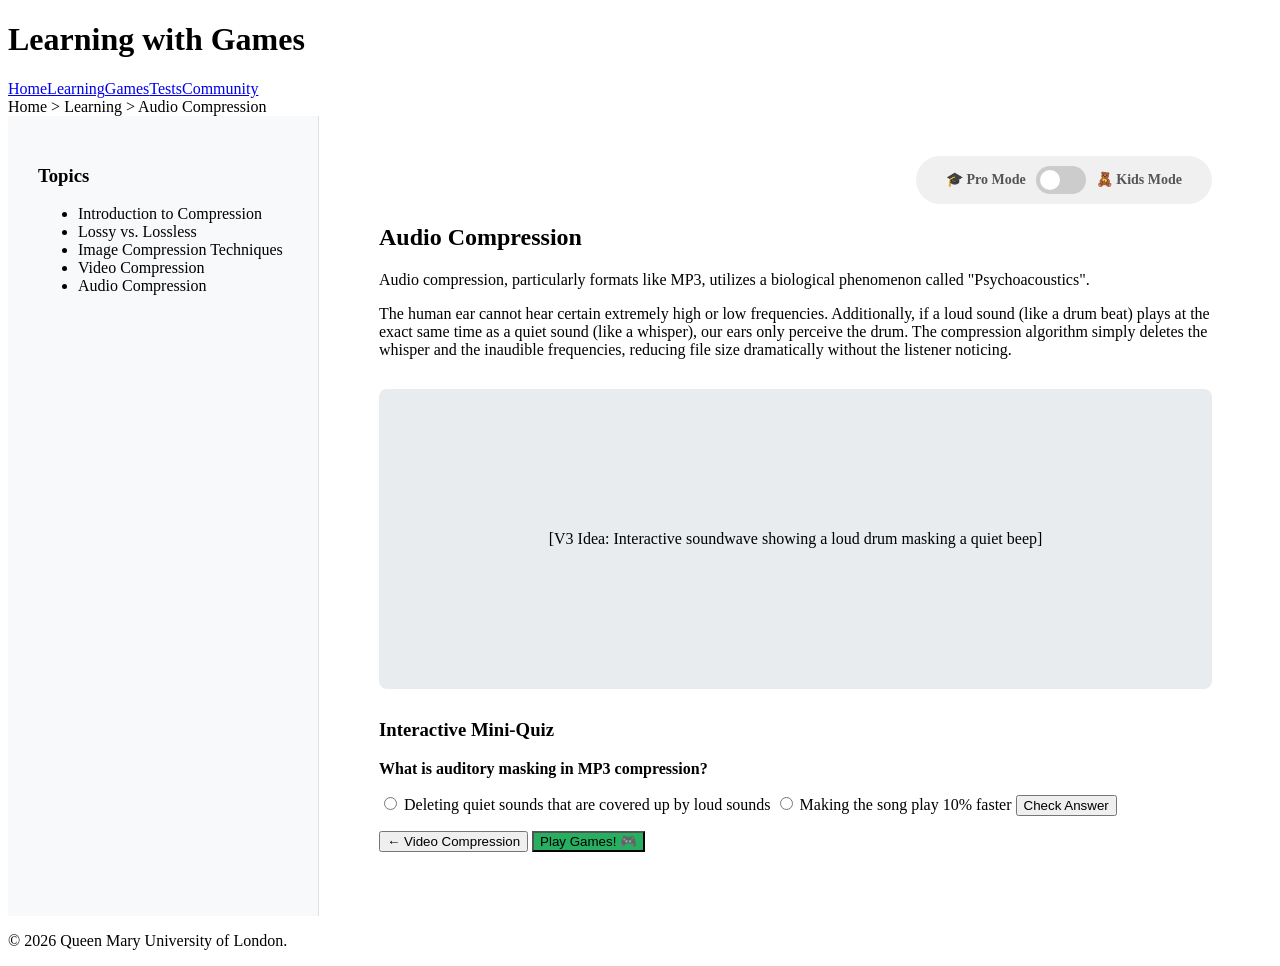
==== audio.html @ e997922f "feat: implement full content matrix with Pro/Kids mode for all sub-topics" ====
<!DOCTYPE html>
<html lang="en">
<head>
  <meta charset="UTF-8">
  <meta name="viewport" content="width=device-width, initial-scale=1.0">
  <title>Audio Compression - Learning with Games</title>
  <link rel="stylesheet" href="styles.css">
  <link rel="stylesheet" href="learning.css">
</head>
<body>
<div class="container">
  <header>
    <h1>Learning with Games</h1>
    <div class="nav-links"><a href="index.html">Home</a><a href="learning.html" class="active">Learning</a><a href="games.html">Games</a><a href="test.html">Tests</a><a href="community.html">Community</a></div>
  </header>
  <div class="breadcrumbs">Home > Learning > Audio Compression</div>
  <div class="main-layout">
    <aside>
      <h3>Topics</h3>
      <ul>
        <li><a href="learning.html">Introduction to Compression</a></li>
        <li><a href="lossy.html">Lossy vs. Lossless</a></li>
        <li><a href="image-techniques.html">Image Compression Techniques</a></li>
        <li><a href="video.html">Video Compression</a></li>
        <li class="active"><a href="audio.html">Audio Compression</a></li>
      </ul>
    </aside>
    <main>
      <div class="mode-toggle-container">
        <span class="mode-label">🎓 Pro Mode</span>
        <label class="switch"><input type="checkbox" id="kids-mode-toggle"><span class="slider round"></span></label>
        <span class="mode-label">🧸 Kids Mode</span>
      </div>

      <h2>Audio Compression</h2>
      <div class="pro-content">
        <p>Audio compression, particularly formats like MP3, utilizes a biological phenomenon called "Psychoacoustics".</p>
        <p>The human ear cannot hear certain extremely high or low frequencies. Additionally, if a loud sound (like a drum beat) plays at the exact same time as a quiet sound (like a whisper), our ears only perceive the drum. The compression algorithm simply deletes the whisper and the inaudible frequencies, reducing file size dramatically without the listener noticing.</p>
      </div>
      <div class="kids-content">
        <p>Computers trick our ears to save space! 🎧</p>
        <p>Imagine a giant drum banging right next to someone whispering. You wouldn't hear the whisper at all! The computer knows this, so it literally <strong>deletes the whisper</strong> from the song file. Because you couldn't hear it anyway, the song sounds exactly the same to you, but the file is much smaller!</p>
      </div>

      <div class="placeholder-box">
        <p>[V3 Idea: Interactive soundwave showing a loud drum masking a quiet beep]</p>
      </div>

      <h3>Interactive Mini-Quiz</h3>
      <div class="quiz-section">
        <p class="pro-content"><strong>What is auditory masking in MP3 compression?</strong></p>
        <p class="kids-content"><strong>What trick does the computer use for music? 🎵</strong></p>
        <label class="quiz-option">
          <input type="radio" name="quiz1" value="efficiency">
          <span class="pro-content">Deleting quiet sounds that are covered up by loud sounds</span>
          <span class="kids-content">Deleting quiet whispers when a loud drum is playing 🥁</span>
        </label>
        <label class="quiz-option">
          <input type="radio" name="quiz1" value="wrong">
          <span class="pro-content">Making the song play 10% faster</span>
          <span class="kids-content">Making the singers sing super fast 🏃‍♂️</span>
        </label>
        <button class="btn-primary" id="check-answer-btn">Check Answer</button>
        <div id="quiz-feedback" style="margin-top: 15px; font-weight: bold;"></div>
      </div>

      <div class="bottom-nav">
        <a href="video.html"><button class="btn-secondary">← Video Compression</button></a>
        <a href="games.html"><button class="btn-primary" style="background-color: #27ae60;">Play Games! 🎮</button></a>
      </div>
    </main>
  </div>
  <footer><p>© 2026 Queen Mary University of London.</p></footer>
</div>
<script src="learning.js"></script>
</body>
</html>
---- learning.css ----
/* --- Sidebar Link Styling --- */
aside li a {
    text-decoration: none;
    color: inherit;
    display: block; /* Makes the entire area clickable */
    width: 100%;
}

/* --- Content Visibility Management --- */
.kids-content { display: none; }

/* --- Kids Mode Toggle Switch UI --- */
.mode-toggle-container {
    display: flex;
    align-items: center;
    justify-content: flex-end;
    margin-bottom: 20px;
    background-color: #f0f0f0;
    padding: 10px 20px;
    border-radius: 30px;
    width: fit-content;
    margin-left: auto;
}

.mode-label {
    font-size: 14px;
    font-weight: bold;
    color: #555;
    margin: 0 10px;
}

.switch {
    position: relative;
    display: inline-block;
    width: 50px;
    height: 28px;
}

.switch input { opacity: 0; width: 0; height: 0; }

.slider {
    position: absolute;
    cursor: pointer;
    top: 0; left: 0; right: 0; bottom: 0;
    background-color: #ccc;
    transition: .4s;
    border-radius: 34px;
}

.slider:before {
    position: absolute;
    content: "";
    height: 20px; width: 20px;
    left: 4px; bottom: 4px;
    background-color: white;
    transition: .4s;
    border-radius: 50%;
}

input:checked + .slider { background-color: #ff9f43; }
input:checked + .slider:before { transform: translateX(22px); }

/* --- ACTIVE KIDS THEME --- */
body.kids-theme {
    background-color: #e0f7fa;
    font-family: 'Comic Sans MS', sans-serif;
}

body.kids-theme .container {
    border-radius: 20px;
    border: 3px solid #b2ebf2;
}

body.kids-theme .pro-content { display: none; }
body.kids-theme .kids-content { display: block; }

body.kids-theme h2 { color: #ff6b6b; font-size: 32px; }
body.kids-theme .btn-primary {
    background-color: #ff9f43;
    border-radius: 25px;
}

/* --- Layout and Sidebar --- */
.main-layout { display: flex; min-height: 800px; }
aside { width: 250px; background-color: #f8f9fa; padding: 30px; border-right: 1px solid #e0e0e0; }
main { flex: 1; padding: 40px 60px; }

.placeholder-box {
    background-color: #e9ecef;
    height: 300px;
    display: flex;
    align-items: center;
    justify-content: center;
    margin: 30px 0;
    border-radius: 8px;
}
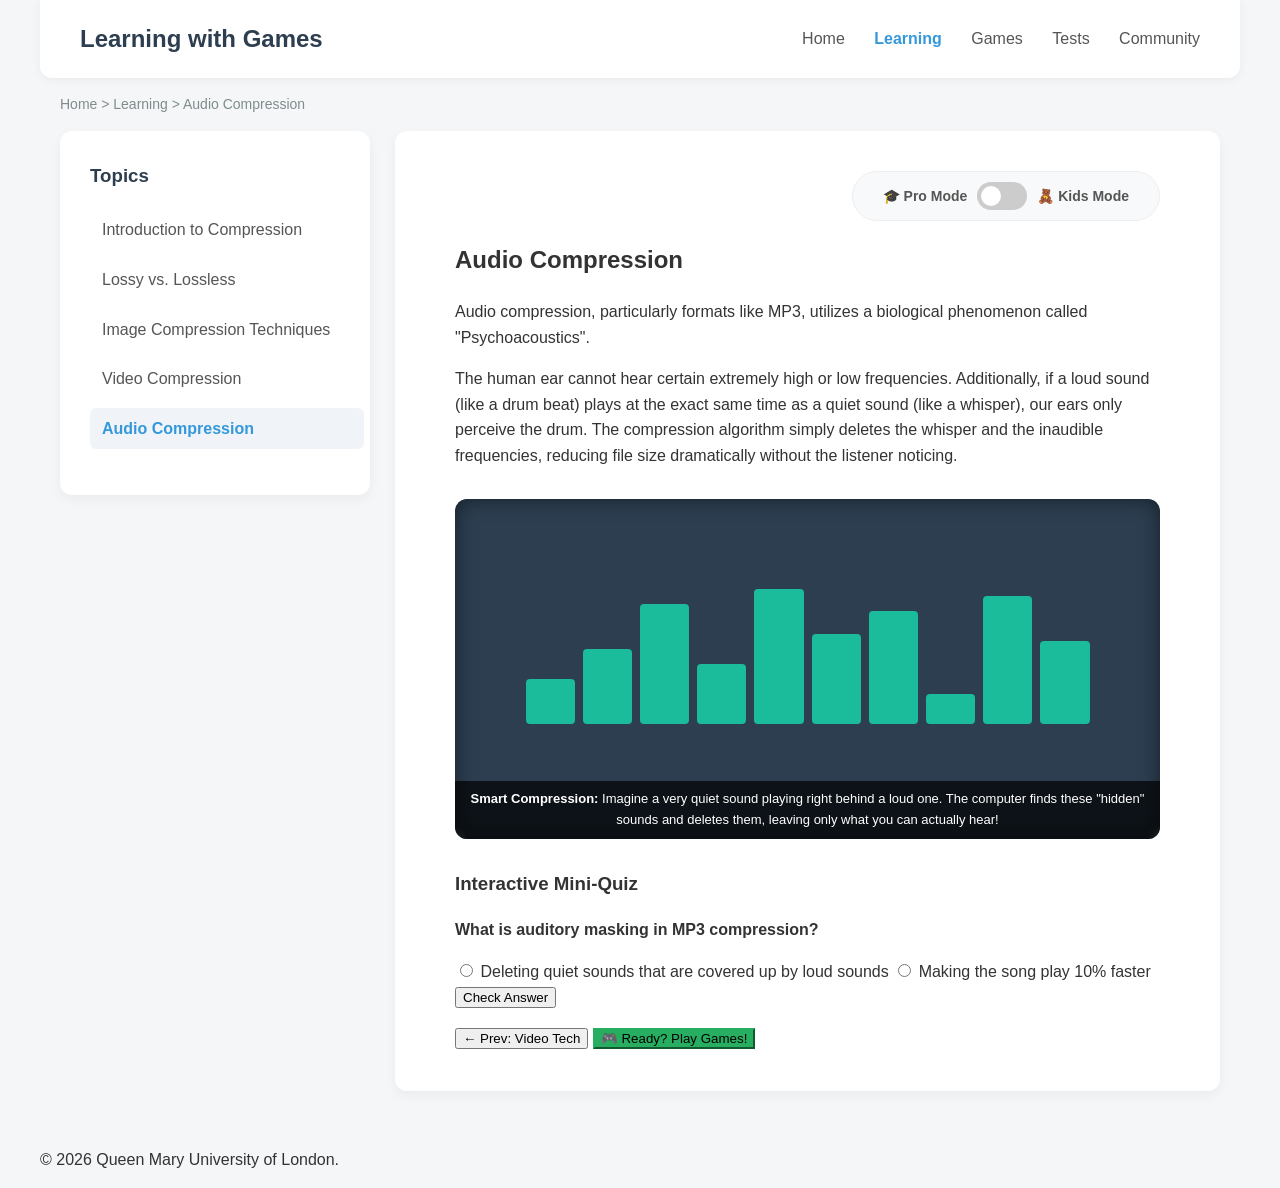
==== commit 69762166: "feat: version3--implement interactive widgets, micro-sounds, and user flow" ====
--- a/audio.html
+++ b/audio.html
@@ -10,8 +10,13 @@
 <body>
 <div class="container">
   <header>
-    <h1>Learning with Games</h1>
-    <div class="nav-links"><a href="index.html">Home</a><a href="learning.html" class="active">Learning</a><a href="games.html">Games</a><a href="test.html">Tests</a><a href="community.html">Community</a></div>
+    <div class="logo">Learning with Games</div> <nav>
+    <a href="homepage.html">Home</a>
+    <a href="learning.html" class="active">Learning</a>
+    <a href="games.html">Games</a>
+    <a href="test.html">Tests</a>
+    <a href="community.html">Community</a>
+  </nav>
   </header>
   <div class="breadcrumbs">Home > Learning > Audio Compression</div>
   <div class="main-layout">
@@ -42,8 +47,23 @@
         <p>Imagine a giant drum banging right next to someone whispering. You wouldn't hear the whisper at all! The computer knows this, so it literally <strong>deletes the whisper</strong> from the song file. Because you couldn't hear it anyway, the song sounds exactly the same to you, but the file is much smaller!</p>
       </div>
 
-      <div class="placeholder-box">
-        <p>[V3 Idea: Interactive soundwave showing a loud drum masking a quiet beep]</p>
+      <div class="audio-demo-container">
+        <div class="audio-bars">
+          <div class="bar"></div>
+          <div class="bar"></div>
+          <div class="bar"></div>
+          <div class="bar"></div>
+          <div class="bar"></div>
+          <div class="bar"></div>
+          <div class="bar"></div>
+          <div class="bar"></div>
+          <div class="bar"></div>
+          <div class="bar"></div>
+        </div>
+
+        <div class="demo-caption">
+          <strong>Smart Compression:</strong> Imagine a very quiet sound playing right behind a loud one. The computer finds these "hidden" sounds and deletes them, leaving only what you can actually hear!
+        </div>
       </div>
 
       <h3>Interactive Mini-Quiz</h3>
@@ -65,8 +85,8 @@
       </div>
 
       <div class="bottom-nav">
-        <a href="video.html"><button class="btn-secondary">← Video Compression</button></a>
-        <a href="games.html"><button class="btn-primary" style="background-color: #27ae60;">Play Games! 🎮</button></a>
+        <a href="video.html"><button class="btn-secondary">← Prev: Video Tech</button></a>
+        <a href="games.html"><button class="btn-primary" style="background-color: #27ae60; border-color: #27ae60;">🎮 Ready? Play Games!</button></a>
       </div>
     </main>
   </div>
--- a/learning.css
+++ b/learning.css
@@ -1,96 +1,507 @@
-/* --- Sidebar Link Styling --- */
+/* =========================================
+   1. GLOBAL & RESET (全局与基础设定)
+   ========================================= */
+body {
+    font-family: -apple-system, BlinkMacSystemFont, "Segoe UI", Roboto, Helvetica, Arial, sans-serif;
+    background-color: #f4f6f8; /* 队友同款：现代浅灰背景 */
+    color: #333;
+    margin: 0;
+    line-height: 1.6;
+}
+
+/* 重置大画板背景，让它透明，凸显内部的卡片 */
+.container {
+    max-width: 1200px;
+    margin: 0 auto;
+    background-color: transparent;
+    border: none;
+    box-shadow: none;
+    display: flex;
+    flex-direction: column;
+}
+
+/* 面包屑导航样式 (Home > Learning > ...) */
+.breadcrumbs {
+    padding: 15px 20px;
+    color: #7f8c8d;
+    font-size: 14px;
+}
+
+/* =========================================
+   2. HEADER & NAVIGATION (顶部导航栏)
+   ========================================= */
+header {
+    background-color: #ffffff;
+    padding: 20px 40px;
+    display: flex;
+    justify-content: space-between;
+    align-items: center;
+    box-shadow: 0 2px 10px rgba(0,0,0,0.05); /* 底部淡淡的阴影 */
+    border-radius: 0 0 12px 12px; /* 底部圆角 */
+}
+
+header .logo {
+    font-size: 24px;
+    font-weight: bold;
+    color: #2c3e50;
+}
+
+header nav a {
+    text-decoration: none;
+    color: #555;
+    margin-left: 25px;
+    font-weight: 500;
+    transition: color 0.3s;
+}
+
+header nav a:hover { color: #3498db; }
+header nav a.active { color: #3498db; font-weight: bold; }
+
+/* =========================================
+   3. CARD LAYOUT (核心卡片布局)
+   ========================================= */
+.main-layout {
+    display: flex;
+    flex-direction: row;
+    min-height: 800px;
+    gap: 25px; /* 侧边栏和主内容的间距，比写margin更优雅 */
+    padding: 0 20px; /* 左右留出呼吸感 */
+    margin-bottom: 40px;
+}
+
+/* --- 侧边栏白卡片 --- */
+aside {
+    width: 250px;
+    background-color: #ffffff;
+    padding: 30px;
+    border-radius: 12px;
+    box-shadow: 0 4px 12px rgba(0,0,0,0.05);
+    border: none;
+    height: fit-content; /* 高度根据文字内容自动收缩 */
+}
+
+aside h3 { margin-top: 0; color: #2c3e50; }
+aside ul { list-style: none; padding: 0; }
+aside li { margin-bottom: 8px; }
+
+/* 侧边栏链接悬浮效果 */
 aside li a {
     text-decoration: none;
-    color: inherit;
-    display: block; /* Makes the entire area clickable */
-    width: 100%;
-}
-
-/* --- Content Visibility Management --- */
+    color: #555;
+    display: block;
+    width: 100%;
+    padding: 8px 12px;
+    border-radius: 6px;
+    transition: all 0.3s ease;
+}
+
+aside li a:hover, aside li.active a {
+    background-color: #f0f4f8;
+    color: #3498db;
+    font-weight: bold;
+}
+
+/* --- 主内容区白卡片 --- */
+main {
+    flex: 1;
+    background-color: #ffffff;
+    padding: 40px 60px;
+    border-radius: 12px;
+    box-shadow: 0 4px 12px rgba(0,0,0,0.05);
+}
+
+.placeholder-box {
+    background-color: #e9ecef;
+    height: 300px;
+    display: flex;
+    align-items: center;
+    justify-content: center;
+    margin: 30px 0;
+    border-radius: 8px;
+    color: #6c757d;
+}
+
+/* =========================================
+   4. INTERACTIVE UI (交互组件: 开关与答题)
+   ========================================= */
 .kids-content { display: none; }
 
-/* --- Kids Mode Toggle Switch UI --- */
 .mode-toggle-container {
     display: flex;
     align-items: center;
     justify-content: flex-end;
     margin-bottom: 20px;
-    background-color: #f0f0f0;
+    background-color: #f8f9fa;
     padding: 10px 20px;
     border-radius: 30px;
     width: fit-content;
     margin-left: auto;
-}
-
-.mode-label {
-    font-size: 14px;
-    font-weight: bold;
-    color: #555;
-    margin: 0 10px;
-}
-
-.switch {
-    position: relative;
-    display: inline-block;
-    width: 50px;
-    height: 28px;
-}
-
+    border: 1px solid #eee;
+}
+
+.mode-label { font-size: 14px; font-weight: bold; color: #555; margin: 0 10px; }
+.switch { position: relative; display: inline-block; width: 50px; height: 28px; }
 .switch input { opacity: 0; width: 0; height: 0; }
 
 .slider {
-    position: absolute;
-    cursor: pointer;
+    position: absolute; cursor: pointer;
     top: 0; left: 0; right: 0; bottom: 0;
-    background-color: #ccc;
-    transition: .4s;
+    background-color: #ccc; transition: .4s;
     border-radius: 34px;
 }
 
 .slider:before {
-    position: absolute;
-    content: "";
+    position: absolute; content: "";
     height: 20px; width: 20px;
     left: 4px; bottom: 4px;
-    background-color: white;
-    transition: .4s;
+    background-color: white; transition: .4s;
     border-radius: 50%;
 }
 
 input:checked + .slider { background-color: #ff9f43; }
 input:checked + .slider:before { transform: translateX(22px); }
 
-/* --- ACTIVE KIDS THEME --- */
+/* V3预留：深度探索面板 */
+.deep-dive-box {
+    background-color: #f8f9fa;
+    border-left: 4px solid #34495e;
+    border-radius: 4px;
+    margin: 20px 0;
+    box-shadow: 0 2px 5px rgba(0,0,0,0.05);
+}
+.deep-dive-box summary {
+    padding: 15px; font-weight: bold; color: #2c3e50;
+    cursor: pointer; display: flex; align-items: center;
+}
+.details-content { padding: 0 15px 15px 15px; font-size: 14px; color: #555; }
+
+/* =========================================
+   5. KIDS MODE THEME (儿童模式魔法)
+   ========================================= */
 body.kids-theme {
     background-color: #e0f7fa;
     font-family: 'Comic Sans MS', sans-serif;
 }
 
-body.kids-theme .container {
-    border-radius: 20px;
+body.kids-theme header {
+    background-color: #fffde7; /* 导航栏也变得可爱点 */
+}
+
+body.kids-theme main, body.kids-theme aside {
     border: 3px solid #b2ebf2;
+    box-shadow: 0 10px 20px rgba(0,0,0,0.1);
 }
 
 body.kids-theme .pro-content { display: none; }
 body.kids-theme .kids-content { display: block; }
+body.kids-theme span.kids-content { display: inline; }
 
 body.kids-theme h2 { color: #ff6b6b; font-size: 32px; }
+body.kids-theme h3 { color: #0abde3; }
+
 body.kids-theme .btn-primary {
     background-color: #ff9f43;
     border-radius: 25px;
-}
-
-/* --- Layout and Sidebar --- */
-.main-layout { display: flex; min-height: 800px; }
-aside { width: 250px; background-color: #f8f9fa; padding: 30px; border-right: 1px solid #e0e0e0; }
-main { flex: 1; padding: 40px 60px; }
-
-.placeholder-box {
-    background-color: #e9ecef;
+    box-shadow: 0 4px 6px rgba(255, 159, 67, 0.3);
+    border: none;
+    padding: 10px 20px;
+    color: white;
+    font-weight: bold;
+    cursor: pointer;
+}
+
+/* =========================================
+   6. RESPONSIVE DESIGN (手机屏幕适配防扣分)
+   ========================================= */
+@media screen and (max-width: 768px) {
+    .main-layout {
+        flex-direction: column; /* 屏幕变窄时，侧边栏跑到上面去 */
+        gap: 15px;
+    }
+
+    aside { width: auto; } /* 侧边栏宽度占满屏幕 */
+    main { padding: 20px; } /* 手机上看字别留那么多白 */
+    header { padding: 15px 20px; flex-direction: column; gap: 10px; }
+    header nav { display: flex; flex-wrap: wrap; justify-content: center; gap: 10px; }
+    header nav a { margin-left: 0; }
+}
+/* =========================================
+   7. BEFORE/AFTER IMAGE SLIDER (V3 Feature)
+   ========================================= */
+.image-slider-container {
+    position: relative;
+    width: 100%;
+    height: 400px; /* 控制对比图的高度 */
+    overflow: hidden;
+    border-radius: 12px;
+    margin: 30px 0;
+    box-shadow: 0 10px 25px rgba(0,0,0,0.1); /* 高级悬浮阴影 */
+}
+
+/* 让两张图片完全重叠 */
+.image-slider-container img {
+    position: absolute;
+    top: 0;
+    left: 0;
+    width: 100%;
+    height: 100%;
+    object-fit: cover; /* 保证图片填满且不变形 */
+    pointer-events: none; /* 防止鼠标误拖拽图片本身 */
+}
+
+/* 核心技巧：用 CSS 滤镜把底层图片变模糊，模拟高压缩率 */
+/* 修改这里：底层低画质图片特效 */
+.image-low-res {
+    /* 组合拳：高斯模糊 + 强拉对比度（模拟JPEG色块） + 降低饱和度 */
+    filter: blur(4px) contrast(1.5) saturate(0.8);
+    -webkit-filter: blur(4px) contrast(1.5) saturate(0.8); /* 加上这行，确保你的 Safari 浏览器完美兼容 */
+}
+
+/* 顶层高清图：初始只显示一半，并且右侧有一条白色的分割线 */
+.image-high-res {
+    width: 50%;
+    border-right: 4px solid white;
+    box-shadow: 5px 0 15px rgba(0,0,0,0.4); /* 分割线加点阴影更立体 */
+}
+
+/* 隐藏原生的丑陋滑块，把它变成一个铺满全图的透明拖拽层 */
+.slider-control {
+    position: absolute;
+    top: 0;
+    left: 0;
+    width: 100%;
+    height: 100%;
+    background: transparent;
+    appearance: none;
+    -webkit-appearance: none;
+    margin: 0;
+    cursor: ew-resize; /* 鼠标放上去变成左右拖拽的箭头 */
+}
+
+/* 自定义拖拽手柄 (中间那个圆圈) */
+.slider-control::-webkit-slider-thumb {
+    -webkit-appearance: none;
+    appearance: none;
+    width: 40px;
+    height: 40px;
+    background-color: white;
+    border-radius: 50%;
+    border: 2px solid #ccc;
+    box-shadow: 0 0 10px rgba(0,0,0,0.3);
+    cursor: ew-resize;
+}
+
+/* 左右两边的文字提示标签 */
+.slider-label {
+    position: absolute;
+    bottom: 20px;
+    padding: 6px 14px;
+    background: rgba(0,0,0,0.65);
+    color: white;
+    border-radius: 20px;
+    font-size: 13px;
+    font-weight: bold;
+    pointer-events: none;
+    backdrop-filter: blur(4px); /* 苹果风毛玻璃效果 */
+}
+.label-left { left: 20px; }
+.label-right { right: 20px; }
+/* =========================================
+   8. VIDEO COMPRESSION DEMO (V3)
+   ========================================= */
+.video-demo-container {
+    position: relative;
+    width: 100%;
+    height: 250px;
+    background-color: #2c3e50;
+    border-radius: 12px;
+    margin: 30px 0;
+    overflow: hidden;
+    box-shadow: inset 0 0 20px rgba(0,0,0,0.5);
+    /* 用 CSS 画一个酷炫的静态网格背景 */
+    background-image: linear-gradient(rgba(255,255,255,0.05) 1px, transparent 1px),
+    linear-gradient(90deg, rgba(255,255,255,0.05) 1px, transparent 1px);
+    background-size: 20px 20px;
+}
+
+.static-background {
+    position: absolute;
+    top: 20px;
+    left: 20px;
+    color: rgba(255, 255, 255, 0.3);
+    font-size: 20px;
+    font-weight: bold;
+    letter-spacing: 2px;
+}
+
+/* 红色小球 */
+.moving-ball {
+    position: absolute;
+    width: 40px;
+    height: 40px;
+    background-color: #e74c3c; /* 亮红色 */
+    border-radius: 50%;
+    bottom: 40px;
+    left: 10%;
+    box-shadow: 0 10px 15px rgba(231, 76, 60, 0.4);
+    /* 核心动画：2秒一次，无限循环，平滑加速减速，一来一回 */
+    animation: moveBall 2.5s infinite cubic-bezier(0.45, 0.05, 0.55, 0.95) alternate;
+}
+
+/* 小球运动的轨迹 */
+@keyframes moveBall {
+    0% { transform: translate(0, 0) scaleY(1); }
+    50% { transform: translate(150px, -100px) scaleY(1.1); /* 跳跃 */ }
+    100% { transform: translate(300px, 0) scaleY(1); }
+}
+
+.demo-caption {
+    position: absolute;
+    bottom: 0;
+    width: 100%;
+    background: rgba(0,0,0,0.7);
+    color: white;
+    font-size: 13px;
+    padding: 8px 0;
+    text-align: center;
+    backdrop-filter: blur(4px);
+}
+/* =========================================
+   9. AUDIO COMPRESSION DEMO (V3)
+   ========================================= */
+.audio-demo-container {
+    position: relative;
+    width: 100%;
     height: 300px;
-    display: flex;
+    background-color: #2c3e50;
+    border-radius: 12px;
+    margin: 30px 0;
+    overflow: hidden;
+    box-shadow: inset 0 0 20px rgba(0,0,0,0.5);
+    display: flex;
+    justify-content: center;
     align-items: center;
-    justify-content: center;
-    margin: 30px 0;
-    border-radius: 8px;
-}+    padding-bottom: 40px; /* 为标题留出空间 */
+}
+
+.audio-bars {
+    display: flex;
+    justify-content: space-between;
+    align-items: flex-end;
+    width: 80%;
+    height: 150px;
+    gap: 8px;
+}
+
+.bar {
+    flex: 1;
+    background-color: #1abc9c; /* 亮绿色 */
+    border-radius: 4px;
+    /* 核心动画：无限循环跳动，但每个条的延迟和高度不同，模拟音乐节奏 */
+    animation: bounce 1.5s infinite ease-in-out alternate;
+}
+
+/* 小球运动的轨迹 */
+@keyframes bounce {
+    0% { height: 10%; }
+    100% { height: 100%; }
+}
+
+/* 为每个声音条设置不同的动画参数 */
+.bar:nth-child(1) { animation-duration: 1.2s; height: 30%; }
+.bar:nth-child(2) { animation-duration: 1.8s; animation-delay: -0.2s; height: 50%; }
+.bar:nth-child(3) { animation-duration: 1.0s; animation-delay: -0.5s; height: 80%; }
+.bar:nth-child(4) { animation-duration: 1.4s; animation-delay: -0.8s; height: 40%; }
+.bar:nth-child(5) { animation-duration: 1.6s; animation-delay: -1.0s; height: 90%; }
+.bar:nth-child(6) { animation-duration: 1.3s; animation-delay: -0.1s; height: 60%; }
+.bar:nth-child(7) { animation-duration: 1.7s; animation-delay: -0.4s; height: 75%; }
+.bar:nth-child(8) { animation-duration: 1.1s; animation-delay: -0.7s; height: 20%; }
+.bar:nth-child(9) { animation-duration: 1.5s; animation-delay: -0.9s; height: 85%; }
+.bar:nth-child(10) { animation-duration: 1.2s; animation-delay: -0.3s; height: 55%; }
+/* =========================================
+   10. LOSSY VS LOSSLESS DEMO (V3)
+   ========================================= */
+.lossy-demo-container {
+    display: flex; gap: 20px; margin: 30px 0;
+}
+
+.demo-card {
+    flex: 1; background: #f8f9fa; padding: 20px;
+    border-radius: 12px; text-align: center; border: 1px solid #eee;
+}
+
+.visual-box {
+    height: 150px; margin: 15px 0; border-radius: 8px;
+    display: flex; align-items: center; justify-content: center;
+    font-weight: bold; color: white; transition: all 0.5s ease; cursor: pointer;
+    box-shadow: 0 4px 10px rgba(0,0,0,0.1);
+}
+
+/* --- 照片测试：有损压缩模拟 --- */
+.photo-box {
+    /* 放一张好看的夕阳图 */
+    background: url('https://images.unsplash.com/photo-1614613535308-eb5fbd3d2c17?q=80&w=500') center/cover;
+    text-shadow: 0 2px 4px rgba(0,0,0,0.8);
+}
+/* 鼠标悬停时：变模糊，但依然能看出是夕阳 */
+.demo-card:hover .photo-box { filter: blur(3px) contrast(1.2); }
+
+/* --- 代码测试：致命破坏模拟 --- */
+.text-box { background: #2c3e50; font-family: monospace; font-size: 18px; position: relative; }
+.text-box::after { content: 'print("Hello!");'; position: absolute; transition: 0.5s; color: #2ecc71; }
+/* 鼠标悬停时：丢掉字母，乱码，变红报错 */
+.demo-card:hover .text-box::after { content: 'pr_nt("H_ll_");'; filter: blur(1px); color: #e74c3c; letter-spacing: 3px; }
+
+/* 底部反馈文字的动画 */
+.demo-card .result-text { opacity: 0; transition: 0.3s; color: #555; font-weight: bold; margin-bottom: 0;}
+.demo-card:hover .result-text { opacity: 1; transform: translateY(-5px); }
+/* =========================================
+   11. IMAGE TECHNIQUES DEMO (V3 - Color Grouping)
+   ========================================= */
+.spatial-demo-container { margin: 30px 0; position: relative; }
+
+.image-tech-box {
+    width: 100%; height: 350px; border-radius: 12px; overflow: hidden;
+    display: flex; align-items: center; justify-content: center;
+    /* 一张颜色丰富的鹦鹉图 */
+    background: url('https://images.unsplash.com/photo-1552728089-571694f83bd6?q=80&w=1000') center/cover;
+    transition: all 0.8s ease-in-out;
+    box-shadow: inset 0 0 20px rgba(0,0,0,0.2);
+    cursor: crosshair;
+}
+
+.hover-hint {
+    background: rgba(0,0,0,0.6); color: white; padding: 10px 20px;
+    border-radius: 30px; font-weight: bold; font-size: 14px;
+    backdrop-filter: blur(4px); transition: 0.3s;
+}
+
+/* =========================================
+   11. IMAGE TECHNIQUES DEMO (V3 - Color Grouping)
+   ========================================= */
+.spatial-demo-container { margin: 30px 0; position: relative; }
+
+.image-tech-box {
+    width: 100%; height: 350px; border-radius: 12px; overflow: hidden;
+    display: flex; align-items: center; justify-content: center;
+    transition: all 0.8s ease-in-out;
+    box-shadow: inset 0 0 20px rgba(0,0,0,0.2);
+    cursor: crosshair;
+
+    /* 终极绝招：纯 CSS 画一个平滑的日落渐变天空，永远不会加载失败！ */
+    background: linear-gradient(135deg, #1e3c72 0%, #2a5298 25%, #ff7e5f 75%, #feb47b 100%);
+}
+
+.hover-hint {
+    background: rgba(0,0,0,0.6); color: white; padding: 10px 20px;
+    border-radius: 30px; font-weight: bold; font-size: 14px;
+    backdrop-filter: blur(4px); transition: 0.3s;
+}
+
+/* 核心特效：鼠标悬停时，强行破坏渐变的平滑感，变成一块块的色带（模拟严重压缩） */
+.image-tech-box:hover {
+    filter: contrast(10) saturate(3) blur(2px);
+    -webkit-filter: contrast(10) saturate(3) blur(2px);
+}
+
+.image-tech-box:hover .hover-hint { opacity: 0; }
